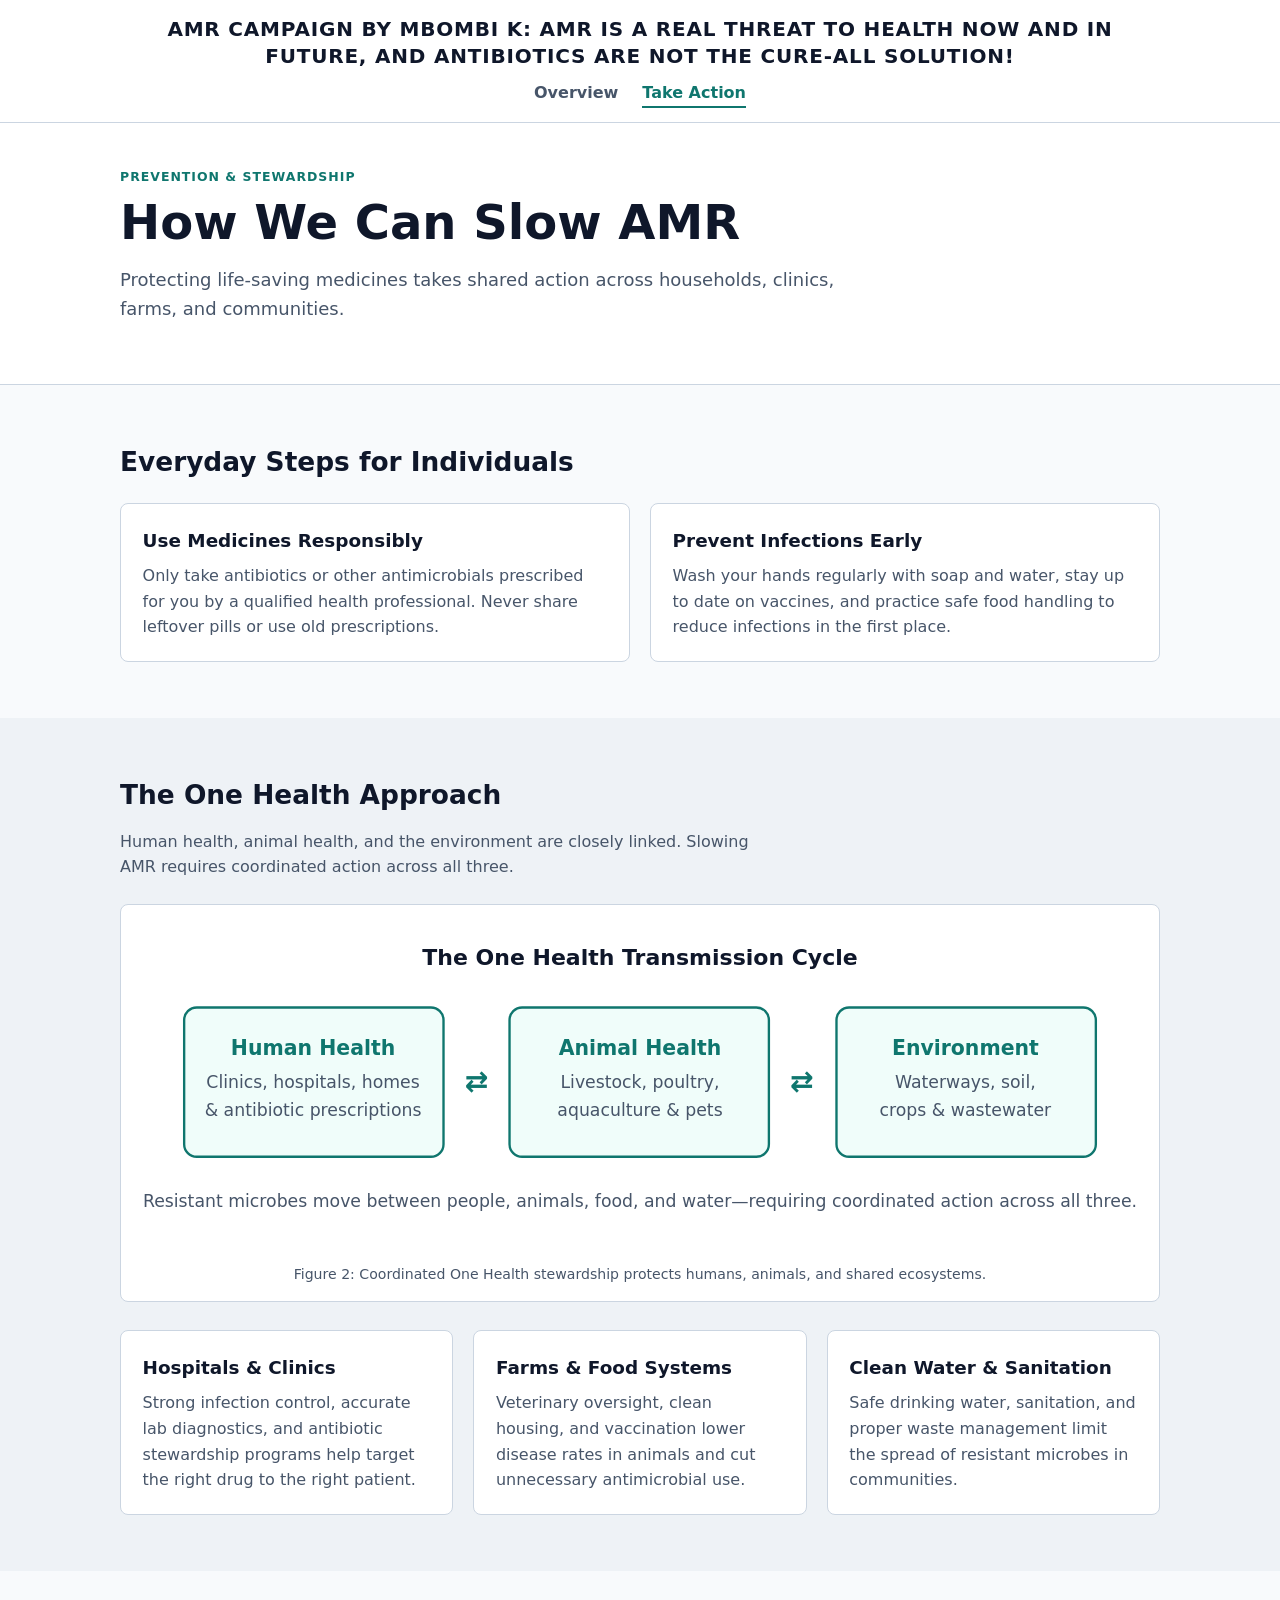
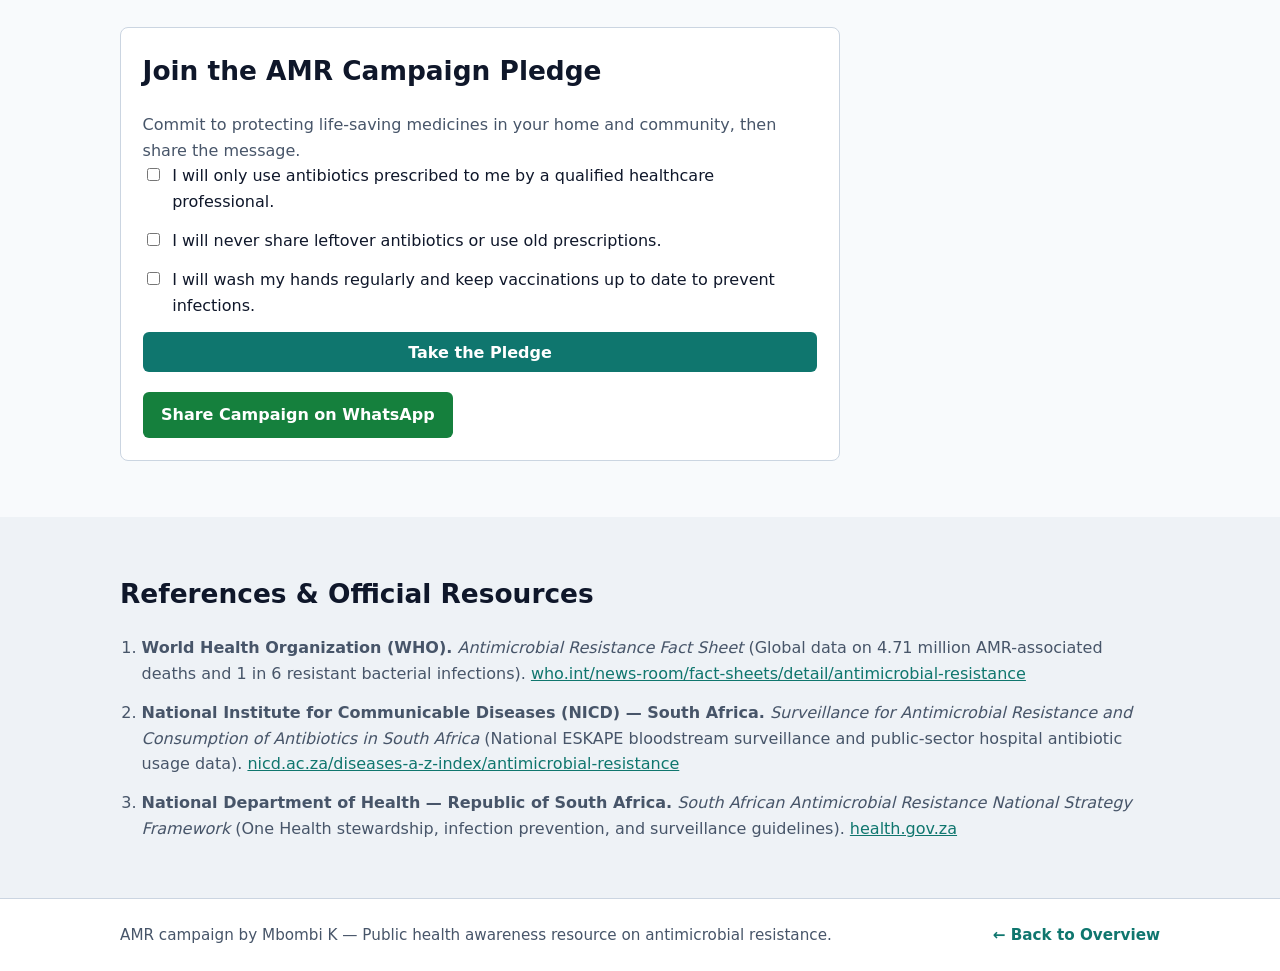
==== action.html @ e16e7806 "Add project files" ====
<!doctype html>
<html lang="en">
  <head>
    <meta charset="UTF-8" />
    <meta name="viewport" content="width=device-width, initial-scale=1.0" />
    <title>
      Take Action — AMR campaign by Mbombi K: AMR is a real threat to health now
      and in future, AND Antibiotics are not the cure-all solution!
    </title>
    <meta
      property="og:title"
      content="Take Action — AMR campaign by Mbombi K"
    />
    <meta
      property="og:description"
      content="Take the AMR stewardship pledge and learn how households, farms, and clinics can slow antimicrobial resistance."
    />
    <link rel="stylesheet" href="styles.css" />
  </head>
  <body>
    <header class="site-header">
      <div class="container nav-bar">
        <a class="brand" href="index.html"
          >AMR campaign by Mbombi K: AMR is a real threat to health now and in
          future, AND Antibiotics are not the cure-all solution!</a
        >
        <nav aria-label="Primary Navigation">
          <ul class="nav-links">
            <li><a href="index.html">Overview</a></li>
            <li><a class="active" href="action.html">Take Action</a></li>
          </ul>
        </nav>
      </div>
    </header>

    <main>
      <section class="hero compact">
        <div class="container">
          <p class="eyebrow">Prevention &amp; Stewardship</p>
          <h1>How We Can Slow AMR</h1>
          <p class="lead">
            Protecting life-saving medicines takes shared action across
            households, clinics, farms, and communities.
          </p>
        </div>
      </section>

      <section class="section">
        <div class="container">
          <h2>Everyday Steps for Individuals</h2>
          <div class="grid-2">
            <article class="card">
              <h3>Use Medicines Responsibly</h3>
              <p>
                Only take antibiotics or other antimicrobials prescribed for you
                by a qualified health professional. Never share leftover pills
                or use old prescriptions.
              </p>
            </article>
            <article class="card">
              <h3>Prevent Infections Early</h3>
              <p>
                Wash your hands regularly with soap and water, stay up to date
                on vaccines, and practice safe food handling to reduce
                infections in the first place.
              </p>
            </article>
          </div>
        </div>
      </section>

      <section class="section alt-bg">
        <div class="container">
          <h2>The One Health Approach</h2>
          <p class="section-intro">
            Human health, animal health, and the environment are closely linked.
            Slowing AMR requires coordinated action across all three.
          </p>

          <figure class="diagram-card wide-diagram">
            <svg
              viewBox="0 0 640 210"
              role="img"
              aria-label="One Health diagram connecting Human Health, Animal Health, and the Environment"
            >
              <rect width="640" height="210" rx="10" fill="#ffffff" />
              <text
                x="320"
                y="28"
                text-anchor="middle"
                font-size="14"
                font-weight="700"
                fill="#0f172a"
              >
                The One Health Transmission Cycle
              </text>

              <!-- Humans -->
              <rect
                x="30"
                y="55"
                width="165"
                height="95"
                rx="8"
                fill="#f0fdfa"
                stroke="#0f766e"
                stroke-width="1.5"
              />
              <text
                x="112"
                y="85"
                text-anchor="middle"
                font-size="13"
                font-weight="700"
                fill="#0f766e"
              >
                Human Health
              </text>
              <text
                x="112"
                y="106"
                text-anchor="middle"
                font-size="11"
                fill="#475569"
              >
                Clinics, hospitals, homes
              </text>
              <text
                x="112"
                y="124"
                text-anchor="middle"
                font-size="11"
                fill="#475569"
              >
                &amp; antibiotic prescriptions
              </text>

              <!-- Bidirectional Arrow -->
              <text
                x="216"
                y="108"
                text-anchor="middle"
                font-size="18"
                font-weight="700"
                fill="#0f766e"
              >
                ⇄
              </text>

              <!-- Animals -->
              <rect
                x="237"
                y="55"
                width="165"
                height="95"
                rx="8"
                fill="#f0fdfa"
                stroke="#0f766e"
                stroke-width="1.5"
              />
              <text
                x="320"
                y="85"
                text-anchor="middle"
                font-size="13"
                font-weight="700"
                fill="#0f766e"
              >
                Animal Health
              </text>
              <text
                x="320"
                y="106"
                text-anchor="middle"
                font-size="11"
                fill="#475569"
              >
                Livestock, poultry,
              </text>
              <text
                x="320"
                y="124"
                text-anchor="middle"
                font-size="11"
                fill="#475569"
              >
                aquaculture &amp; pets
              </text>

              <!-- Bidirectional Arrow -->
              <text
                x="423"
                y="108"
                text-anchor="middle"
                font-size="18"
                font-weight="700"
                fill="#0f766e"
              >
                ⇄
              </text>

              <!-- Environment -->
              <rect
                x="445"
                y="55"
                width="165"
                height="95"
                rx="8"
                fill="#f0fdfa"
                stroke="#0f766e"
                stroke-width="1.5"
              />
              <text
                x="527"
                y="85"
                text-anchor="middle"
                font-size="13"
                font-weight="700"
                fill="#0f766e"
              >
                Environment
              </text>
              <text
                x="527"
                y="106"
                text-anchor="middle"
                font-size="11"
                fill="#475569"
              >
                Waterways, soil,
              </text>
              <text
                x="527"
                y="124"
                text-anchor="middle"
                font-size="11"
                fill="#475569"
              >
                crops &amp; wastewater
              </text>

              <text
                x="320"
                y="182"
                text-anchor="middle"
                font-size="11"
                fill="#475569"
              >
                Resistant microbes move between people, animals, food, and
                water—requiring coordinated action across all three.
              </text>
            </svg>
            <figcaption>
              Figure 2: Coordinated One Health stewardship protects humans,
              animals, and shared ecosystems.
            </figcaption>
          </figure>

          <div class="grid-3">
            <article class="card">
              <h3>Hospitals &amp; Clinics</h3>
              <p>
                Strong infection control, accurate lab diagnostics, and
                antibiotic stewardship programs help target the right drug to
                the right patient.
              </p>
            </article>
            <article class="card">
              <h3>Farms &amp; Food Systems</h3>
              <p>
                Veterinary oversight, clean housing, and vaccination lower
                disease rates in animals and cut unnecessary antimicrobial use.
              </p>
            </article>
            <article class="card">
              <h3>Clean Water &amp; Sanitation</h3>
              <p>
                Safe drinking water, sanitation, and proper waste management
                limit the spread of resistant microbes in communities.
              </p>
            </article>
          </div>
        </div>
      </section>

      <section id="pledge" class="section">
        <div class="container">
          <div class="card pledge-card">
            <h2>Join the AMR Campaign Pledge</h2>
            <p class="section-intro">
              Commit to protecting life-saving medicines in your home and
              community, then share the message.
            </p>

            <form id="pledge-form" class="pledge-list">
              <label
                ><input type="checkbox" required /> I will only use antibiotics
                prescribed to me by a qualified healthcare professional.</label
              >
              <label
                ><input type="checkbox" required /> I will never share leftover
                antibiotics or use old prescriptions.</label
              >
              <label
                ><input type="checkbox" required /> I will wash my hands
                regularly and keep vaccinations up to date to prevent
                infections.</label
              >
              <button type="submit" class="btn primary">Take the Pledge</button>
            </form>

            <p id="pledge-status" class="pledge-status" aria-live="polite"></p>

            <div class="share-row">
              <a
                id="whatsapp-share"
                class="btn whatsapp"
                target="_blank"
                rel="noopener noreferrer"
              >
                Share Campaign on WhatsApp
              </a>
            </div>
          </div>
        </div>
      </section>

      <section id="references" class="section alt-bg">
        <div class="container">
          <h2>References &amp; Official Resources</h2>
          <ol class="ref-list">
            <li>
              <strong>World Health Organization (WHO).</strong>
              <em>Antimicrobial Resistance Fact Sheet</em> (Global data on 4.71
              million AMR-associated deaths and 1 in 6 resistant bacterial
              infections).
              <a
                href="https://www.who.int/news-room/fact-sheets/detail/antimicrobial-resistance"
                target="_blank"
                rel="noopener noreferrer"
                >who.int/news-room/fact-sheets/detail/antimicrobial-resistance</a
              >
            </li>
            <li>
              <strong
                >National Institute for Communicable Diseases (NICD) — South
                Africa.</strong
              >
              <em
                >Surveillance for Antimicrobial Resistance and Consumption of
                Antibiotics in South Africa</em
              >
              (National ESKAPE bloodstream surveillance and public-sector
              hospital antibiotic usage data).
              <a
                href="https://www.nicd.ac.za/diseases-a-z-index/antimicrobial-resistance/"
                target="_blank"
                rel="noopener noreferrer"
                >nicd.ac.za/diseases-a-z-index/antimicrobial-resistance</a
              >
            </li>
            <li>
              <strong
                >National Department of Health — Republic of South
                Africa.</strong
              >
              <em
                >South African Antimicrobial Resistance National Strategy
                Framework</em
              >
              (One Health stewardship, infection prevention, and surveillance
              guidelines).
              <a
                href="https://www.health.gov.za/"
                target="_blank"
                rel="noopener noreferrer"
                >health.gov.za</a
              >
            </li>
          </ol>
        </div>
      </section>
    </main>

    <footer class="site-footer">
      <div class="container footer-row">
        <p>
          AMR campaign by Mbombi K — Public health awareness resource on
          antimicrobial resistance.
        </p>
        <a href="index.html">← Back to Overview</a>
      </div>
    </footer>

    <script>
      const pledgeForm = document.getElementById("pledge-form");
      const pledgeStatus = document.getElementById("pledge-status");
      const whatsappBtn = document.getElementById("whatsapp-share");

      const shareMessage = encodeURIComponent(
        "Join the AMR campaign by Mbombi K: AMR is a real threat to health now and in future, AND Antibiotics are not the cure-all solution! Learn more: " +
          window.location.origin,
      );
      whatsappBtn.href = "https://api.whatsapp.com/send?text=" + shareMessage;

      pledgeForm.addEventListener("submit", function (event) {
        event.preventDefault();
        pledgeStatus.textContent =
          "Thank you for taking the pledge! Share this campaign on WhatsApp to spread awareness.";
      });
    </script>
  </body>
</html>
---- styles.css ----
:root {
  --bg: #f8fafc;
  --surface: #ffffff;
  --surface-alt: #eef2f6;
  --text: #0f172a;
  --muted: #475569;
  --primary: #0f766e;
  --primary-dark: #115e59;
  --border: #cbd5e1;
}

*,
*::before,
*::after {
  box-sizing: border-box;
}

body {
  margin: 0;
  font-family: system-ui, -apple-system, BlinkMacSystemFont, "Segoe UI", Roboto, sans-serif;
  line-height: 1.6;
  color: var(--text);
  background: var(--bg);
}

.container {
  width: min(1040px, 90%);
  margin: 0 auto;
}

.site-header {
  background: var(--surface);
  border-bottom: 1px solid var(--border);
  position: sticky;
  top: 0;
  z-index: 10;
}

.nav-bar {
  display: flex;
  flex-direction: column;
  align-items: center;
  justify-content: center;
  text-align: center;
  gap: 0.65rem;
  padding: 1rem 0;
}

.brand {
  font-weight: 800;
  font-size: clamp(1rem, 2.2vw, 1.25rem);
  line-height: 1.35;
  letter-spacing: 0.04em;
  text-transform: uppercase;
  max-width: 78ch;
  color: var(--text);
  text-decoration: none;
}

.nav-links {
  list-style: none;
  display: flex;
  gap: 1.5rem;
  margin: 0;
  padding: 0;
}

.nav-links a {
  text-decoration: none;
  color: var(--muted);
  font-weight: 600;
  padding: 0.25rem 0;
}

.nav-links a.active,
.nav-links a:hover {
  color: var(--primary);
  border-bottom: 2px solid var(--primary);
}

.hero {
  padding: 3.5rem 0 3rem;
  background: var(--surface);
  border-bottom: 1px solid var(--border);
}

.hero.compact {
  padding: 2.75rem 0 2.25rem;
}

.eyebrow {
  text-transform: uppercase;
  letter-spacing: 0.08em;
  font-size: 0.78rem;
  font-weight: 700;
  color: var(--primary);
  margin: 0 0 0.5rem;
}

h1 {
  font-size: clamp(2rem, 4vw, 3rem);
  line-height: 1.15;
  margin: 0 0 1rem;
}

h2 {
  font-size: 1.65rem;
  margin: 0 0 1.25rem;
}

h3 {
  font-size: 1.15rem;
  margin: 0 0 0.5rem;
}

.lead {
  font-size: 1.125rem;
  color: var(--muted);
  max-width: 65ch;
  margin: 0 0 1.5rem;
}

.section-intro {
  color: var(--muted);
  max-width: 65ch;
  margin: -0.5rem 0 1.5rem;
}

.hero-actions {
  display: flex;
  flex-wrap: wrap;
  gap: 0.75rem;
}

.btn {
  display: inline-block;
  padding: 0.65rem 1.15rem;
  border-radius: 6px;
  text-decoration: none;
  font-weight: 600;
}

.btn.primary {
  background: var(--primary);
  color: #ffffff;
  border: none;
  cursor: pointer;
  font-family: inherit;
  font-size: 1rem;
}

.btn.primary:hover {
  background: var(--primary-dark);
}

.btn.secondary {
  border: 1px solid var(--border);
  color: var(--text);
  background: var(--surface);
}

.section {
  padding: 3.5rem 0;
}

.alt-bg {
  background: var(--surface-alt);
}

.grid-2,
.grid-3 {
  display: grid;
  gap: 1.25rem;
}

.grid-2 {
  grid-template-columns: repeat(auto-fit, minmax(260px, 1fr));
}

.grid-3 {
  grid-template-columns: repeat(auto-fit, minmax(230px, 1fr));
}

.card {
  background: var(--surface);
  border: 1px solid var(--border);
  border-radius: 8px;
  padding: 1.35rem;
}

.card p {
  margin: 0;
  color: var(--muted);
}

.split {
  display: grid;
  gap: 2rem;
  grid-template-columns: repeat(auto-fit, minmax(290px, 1fr));
  align-items: start;
}

.clean-list {
  margin: 0;
  padding-left: 1.2rem;
  color: var(--muted);
}

.clean-list li + li {
  margin-top: 0.65rem;
}

.callout {
  background: var(--surface);
  border-left: 4px solid var(--primary);
  border-radius: 6px;
  padding: 1.35rem;
  border-top: 1px solid var(--border);
  border-right: 1px solid var(--border);
  border-bottom: 1px solid var(--border);
}

.callout p {
  margin: 0;
  color: var(--muted);
}

/* Diagrams & References */
.diagram-card {
  margin: 0;
  background: var(--surface);
  border: 1px solid var(--border);
  border-radius: 8px;
  padding: 1rem;
}

.diagram-card svg {
  width: 100%;
  height: auto;
  display: block;
}

.diagram-card figcaption {
  margin-top: 0.75rem;
  font-size: 0.88rem;
  color: var(--muted);
  text-align: center;
}

.wide-diagram {
  margin-bottom: 1.75rem;
}

.ref-list {
  margin: 0;
  padding-left: 1.35rem;
  color: var(--muted);
  display: grid;
  gap: 0.85rem;
}

.ref-list a {
  color: var(--primary);
  word-break: break-word;
}

/* Quiz & Pledge */
.quiz-box {
  display: grid;
  gap: 1rem;
}

.quiz-item {
  background: var(--surface);
  border: 1px solid var(--border);
  border-radius: 8px;
  padding: 1.25rem;
}

.quiz-q {
  font-weight: 600;
  margin: 0 0 0.75rem;
}

.quiz-btns {
  display: flex;
  gap: 0.65rem;
}

.quiz-btns button {
  cursor: pointer;
  font-family: inherit;
  font-size: 0.95rem;
}

.quiz-btns button.correct {
  background: #0f766e;
  color: #ffffff;
  border-color: #0f766e;
}

.quiz-btns button.wrong {
  background: #b91c1c;
  color: #ffffff;
  border-color: #b91c1c;
}

.quiz-feedback {
  margin: 0.75rem 0 0;
  font-weight: 500;
  font-size: 0.95rem;
}

.text-correct {
  color: #0f766e;
}

.text-wrong {
  color: #b91c1c;
}

.pledge-card {
  max-width: 720px;
}

.pledge-list {
  display: grid;
  gap: 0.85rem;
  margin-bottom: 1.25rem;
}

.pledge-list label {
  display: flex;
  align-items: flex-start;
  gap: 0.6rem;
  color: var(--text);
  cursor: pointer;
}

.pledge-list input[type="checkbox"] {
  margin-top: 0.3rem;
  accent-color: var(--primary);
}

.pledge-status {
  font-weight: 600;
  color: var(--primary);
  margin: 0 0 1rem;
}

.btn.whatsapp {
  background: #15803d;
  color: #ffffff;
}

.btn.whatsapp:hover {
  background: #166534;
}

.site-footer {
  border-top: 1px solid var(--border);
  background: var(--surface);
  padding: 1.5rem 0;
  color: var(--muted);
  font-size: 0.95rem;
}

.footer-row {
  display: flex;
  flex-wrap: wrap;
  justify-content: space-between;
  gap: 1rem;
}

.footer-row p {
  margin: 0;
}

.footer-row a {
  color: var(--primary);
  text-decoration: none;
  font-weight: 600;
}
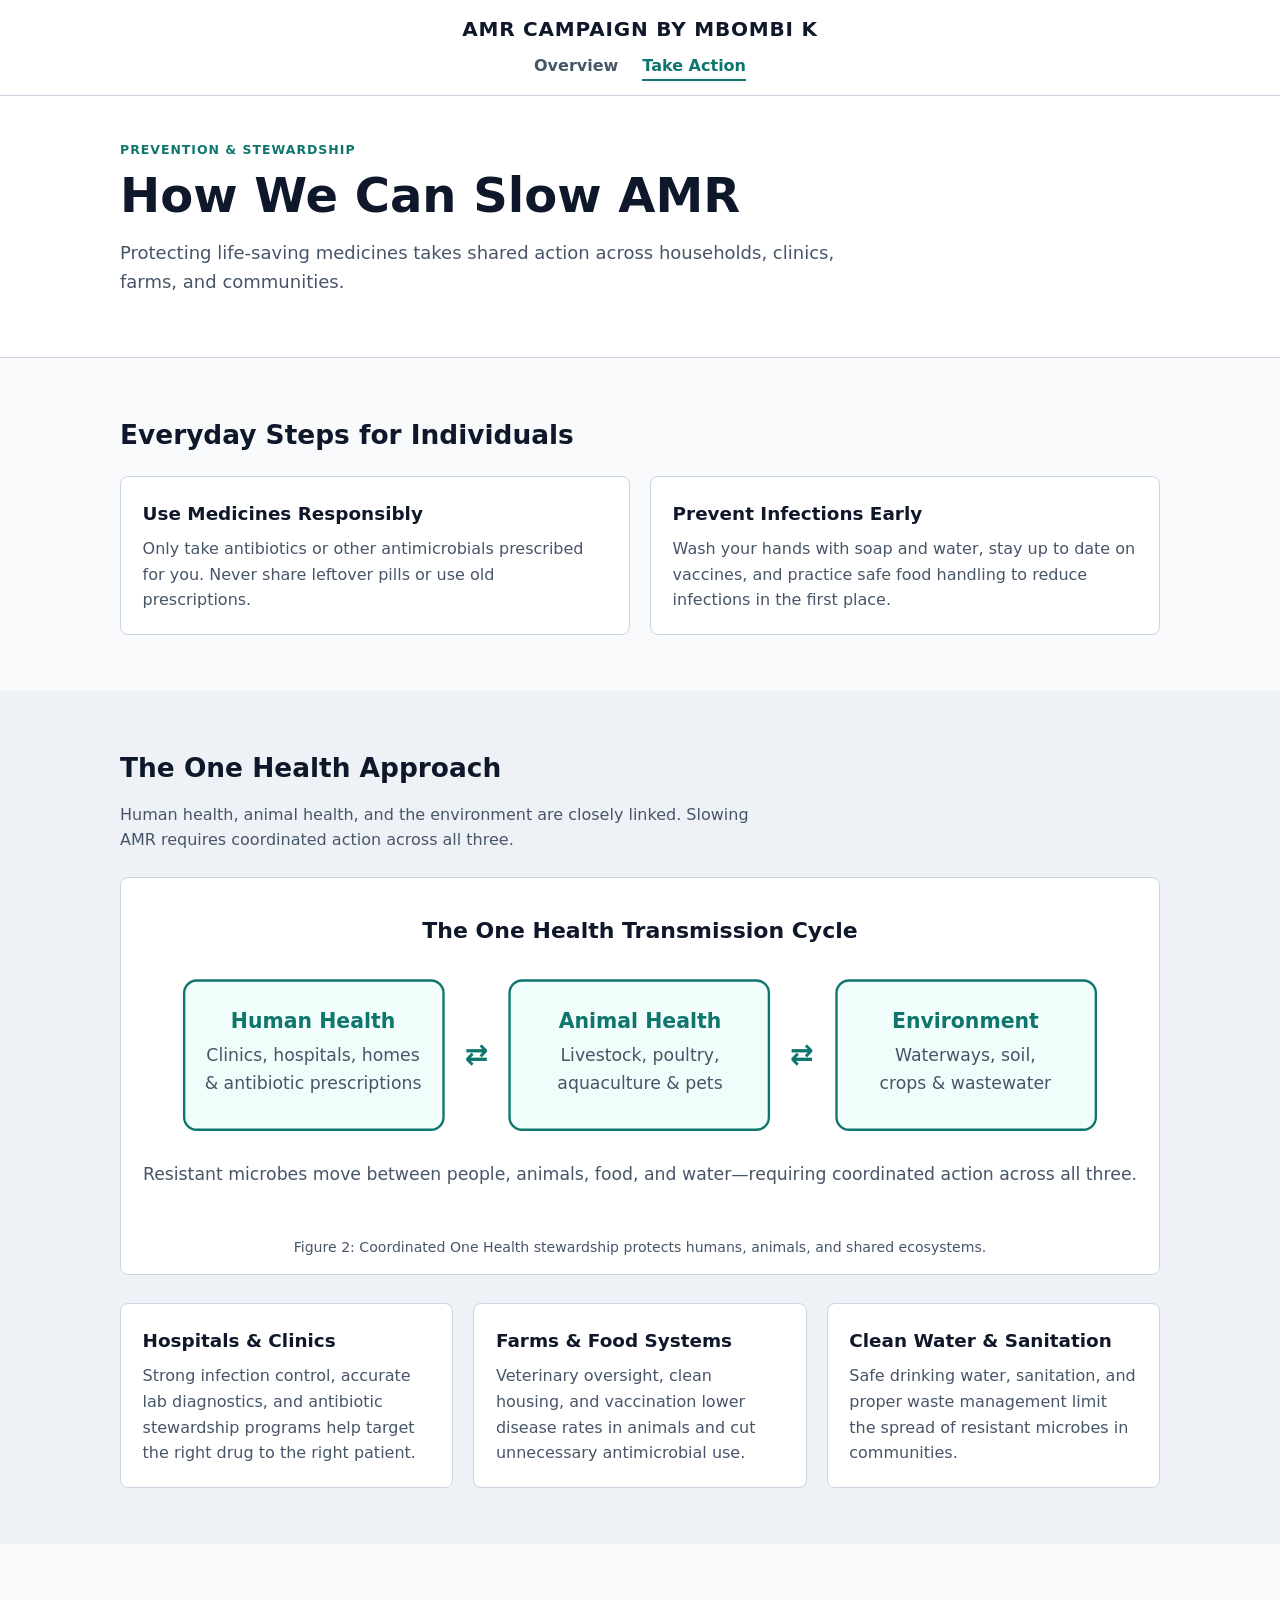
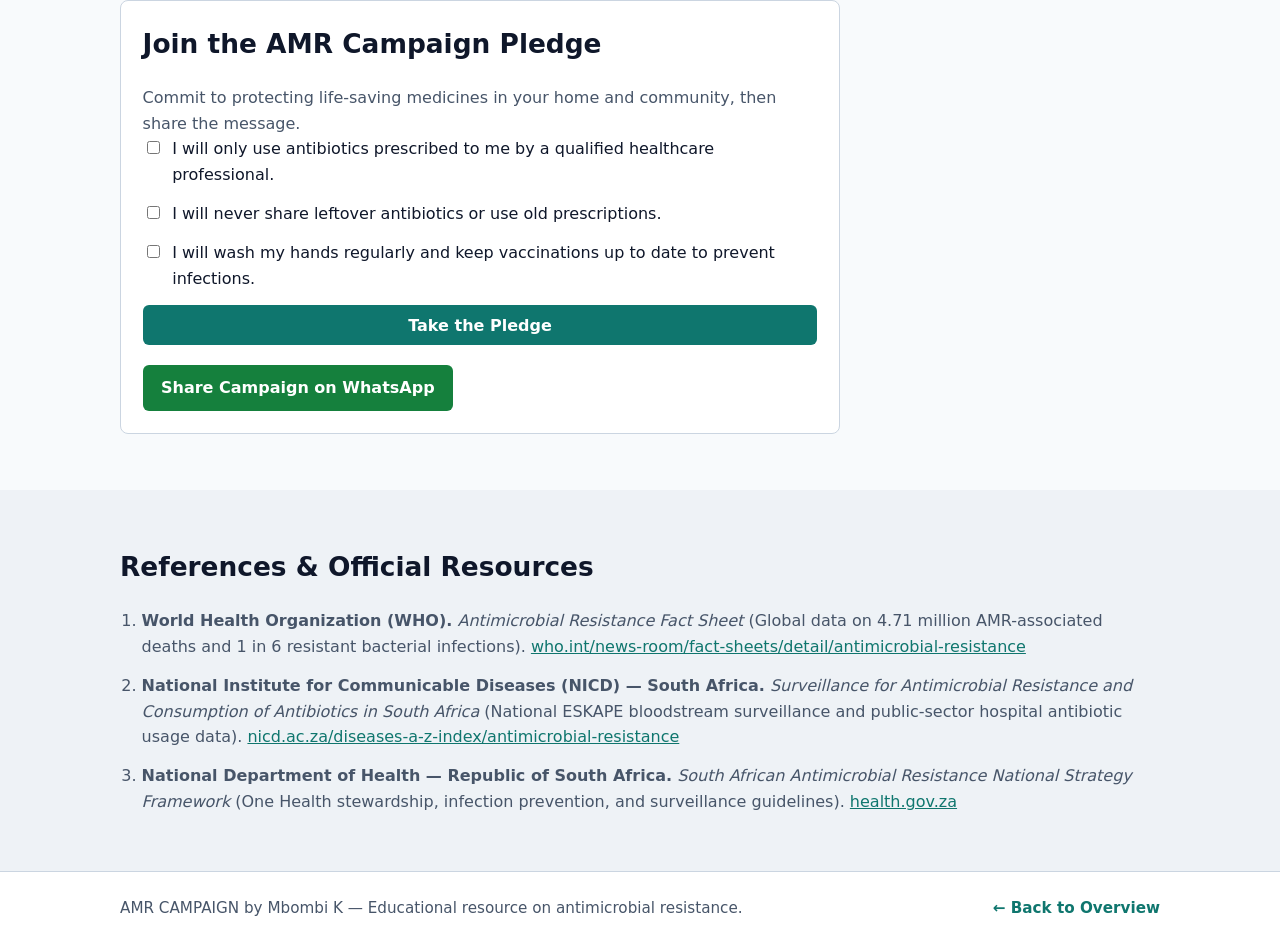
==== commit 2d612ce8: "Refactor action.html for improved structure and content Updated HTML structure and content for the A" ====
--- a/action.html
+++ b/action.html
@@ -1,29 +1,16 @@
 <!doctype html>
 <html lang="en">
   <head>
-    <meta charset="UTF-8" />
-    <meta name="viewport" content="width=device-width, initial-scale=1.0" />
-    <title>
-      Take Action — AMR campaign by Mbombi K: AMR is a real threat to health now
-      and in future, AND Antibiotics are not the cure-all solution!
-    </title>
-    <meta
-      property="og:title"
-      content="Take Action — AMR campaign by Mbombi K"
-    />
-    <meta
-      property="og:description"
-      content="Take the AMR stewardship pledge and learn how households, farms, and clinics can slow antimicrobial resistance."
-    />
-    <link rel="stylesheet" href="styles.css" />
-  </head>
+  <meta charset="UTF-8" />
+  <meta name="viewport" content="width=device-width, initial-scale=1.0" />
+  <title>AMR campaign by Mbombi K: AMR is a real threat to health now and in future, AND Antibiotics are not the cure-all solution!</title>
+  <link rel="stylesheet" href="styles.css" />
+</head>
+
   <body>
     <header class="site-header">
       <div class="container nav-bar">
-        <a class="brand" href="index.html"
-          >AMR campaign by Mbombi K: AMR is a real threat to health now and in
-          future, AND Antibiotics are not the cure-all solution!</a
-        >
+        <a class="brand" href="index.html">AMR Campaign by Mbombi K </a>
         <nav aria-label="Primary Navigation">
           <ul class="nav-links">
             <li><a href="index.html">Overview</a></li>
@@ -52,17 +39,16 @@
             <article class="card">
               <h3>Use Medicines Responsibly</h3>
               <p>
-                Only take antibiotics or other antimicrobials prescribed for you
-                by a qualified health professional. Never share leftover pills
-                or use old prescriptions.
+                Only take antibiotics or other antimicrobials prescribed for
+                you. Never share leftover pills or use old prescriptions.
               </p>
             </article>
             <article class="card">
               <h3>Prevent Infections Early</h3>
               <p>
-                Wash your hands regularly with soap and water, stay up to date
-                on vaccines, and practice safe food handling to reduce
-                infections in the first place.
+                Wash your hands with soap and water, stay up to date on
+                vaccines, and practice safe food handling to reduce infections
+                in the first place.
               </p>
             </article>
           </div>
@@ -76,185 +62,39 @@
             Human health, animal health, and the environment are closely linked.
             Slowing AMR requires coordinated action across all three.
           </p>
-
-          <figure class="diagram-card wide-diagram">
-            <svg
-              viewBox="0 0 640 210"
-              role="img"
-              aria-label="One Health diagram connecting Human Health, Animal Health, and the Environment"
-            >
-              <rect width="640" height="210" rx="10" fill="#ffffff" />
-              <text
-                x="320"
-                y="28"
-                text-anchor="middle"
-                font-size="14"
-                font-weight="700"
-                fill="#0f172a"
-              >
-                The One Health Transmission Cycle
-              </text>
-
-              <!-- Humans -->
-              <rect
-                x="30"
-                y="55"
-                width="165"
-                height="95"
-                rx="8"
-                fill="#f0fdfa"
-                stroke="#0f766e"
-                stroke-width="1.5"
-              />
-              <text
-                x="112"
-                y="85"
-                text-anchor="middle"
-                font-size="13"
-                font-weight="700"
-                fill="#0f766e"
-              >
-                Human Health
-              </text>
-              <text
-                x="112"
-                y="106"
-                text-anchor="middle"
-                font-size="11"
-                fill="#475569"
-              >
-                Clinics, hospitals, homes
-              </text>
-              <text
-                x="112"
-                y="124"
-                text-anchor="middle"
-                font-size="11"
-                fill="#475569"
-              >
-                &amp; antibiotic prescriptions
-              </text>
-
-              <!-- Bidirectional Arrow -->
-              <text
-                x="216"
-                y="108"
-                text-anchor="middle"
-                font-size="18"
-                font-weight="700"
-                fill="#0f766e"
-              >
-                ⇄
-              </text>
-
-              <!-- Animals -->
-              <rect
-                x="237"
-                y="55"
-                width="165"
-                height="95"
-                rx="8"
-                fill="#f0fdfa"
-                stroke="#0f766e"
-                stroke-width="1.5"
-              />
-              <text
-                x="320"
-                y="85"
-                text-anchor="middle"
-                font-size="13"
-                font-weight="700"
-                fill="#0f766e"
-              >
-                Animal Health
-              </text>
-              <text
-                x="320"
-                y="106"
-                text-anchor="middle"
-                font-size="11"
-                fill="#475569"
-              >
-                Livestock, poultry,
-              </text>
-              <text
-                x="320"
-                y="124"
-                text-anchor="middle"
-                font-size="11"
-                fill="#475569"
-              >
-                aquaculture &amp; pets
-              </text>
-
-              <!-- Bidirectional Arrow -->
-              <text
-                x="423"
-                y="108"
-                text-anchor="middle"
-                font-size="18"
-                font-weight="700"
-                fill="#0f766e"
-              >
-                ⇄
-              </text>
-
-              <!-- Environment -->
-              <rect
-                x="445"
-                y="55"
-                width="165"
-                height="95"
-                rx="8"
-                fill="#f0fdfa"
-                stroke="#0f766e"
-                stroke-width="1.5"
-              />
-              <text
-                x="527"
-                y="85"
-                text-anchor="middle"
-                font-size="13"
-                font-weight="700"
-                fill="#0f766e"
-              >
-                Environment
-              </text>
-              <text
-                x="527"
-                y="106"
-                text-anchor="middle"
-                font-size="11"
-                fill="#475569"
-              >
-                Waterways, soil,
-              </text>
-              <text
-                x="527"
-                y="124"
-                text-anchor="middle"
-                font-size="11"
-                fill="#475569"
-              >
-                crops &amp; wastewater
-              </text>
-
-              <text
-                x="320"
-                y="182"
-                text-anchor="middle"
-                font-size="11"
-                fill="#475569"
-              >
-                Resistant microbes move between people, animals, food, and
-                water—requiring coordinated action across all three.
-              </text>
-            </svg>
-            <figcaption>
-              Figure 2: Coordinated One Health stewardship protects humans,
-              animals, and shared ecosystems.
-            </figcaption>
-          </figure>
+                  <figure class="diagram-card wide-diagram">
+          <svg viewBox="0 0 640 210" role="img" aria-label="One Health diagram connecting Human Health, Animal Health, and the Environment">
+            <rect width="640" height="210" rx="10" fill="#ffffff" />
+            <text x="320" y="28" text-anchor="middle" font-size="14" font-weight="700" fill="#0f172a">The One Health Transmission Cycle</text>
+
+            <!-- Humans -->
+            <rect x="30" y="55" width="165" height="95" rx="8" fill="#f0fdfa" stroke="#0f766e" stroke-width="1.5" />
+            <text x="112" y="85" text-anchor="middle" font-size="13" font-weight="700" fill="#0f766e">Human Health</text>
+            <text x="112" y="106" text-anchor="middle" font-size="11" fill="#475569">Clinics, hospitals, homes</text>
+            <text x="112" y="124" text-anchor="middle" font-size="11" fill="#475569">&amp; antibiotic prescriptions</text>
+
+            <!-- Bidirectional Arrow -->
+            <text x="216" y="108" text-anchor="middle" font-size="18" font-weight="700" fill="#0f766e">⇄</text>
+
+            <!-- Animals -->
+            <rect x="237" y="55" width="165" height="95" rx="8" fill="#f0fdfa" stroke="#0f766e" stroke-width="1.5" />
+            <text x="320" y="85" text-anchor="middle" font-size="13" font-weight="700" fill="#0f766e">Animal Health</text>
+            <text x="320" y="106" text-anchor="middle" font-size="11" fill="#475569">Livestock, poultry,</text>
+            <text x="320" y="124" text-anchor="middle" font-size="11" fill="#475569">aquaculture &amp; pets</text>
+
+            <!-- Bidirectional Arrow -->
+            <text x="423" y="108" text-anchor="middle" font-size="18" font-weight="700" fill="#0f766e">⇄</text>
+
+            <!-- Environment -->
+            <rect x="445" y="55" width="165" height="95" rx="8" fill="#f0fdfa" stroke="#0f766e" stroke-width="1.5" />
+            <text x="527" y="85" text-anchor="middle" font-size="13" font-weight="700" fill="#0f766e">Environment</text>
+            <text x="527" y="106" text-anchor="middle" font-size="11" fill="#475569">Waterways, soil,</text>
+            <text x="527" y="124" text-anchor="middle" font-size="11" fill="#475569">crops &amp; wastewater</text>
+
+            <text x="320" y="182" text-anchor="middle" font-size="11" fill="#475569">Resistant microbes move between people, animals, food, and water—requiring coordinated action across all three.</text>
+          </svg>
+          <figcaption>Figure 2: Coordinated One Health stewardship protects humans, animals, and shared ecosystems.</figcaption>
+        </figure>
 
           <div class="grid-3">
             <article class="card">
@@ -282,132 +122,79 @@
           </div>
         </div>
       </section>
-
-      <section id="pledge" class="section">
-        <div class="container">
-          <div class="card pledge-card">
-            <h2>Join the AMR Campaign Pledge</h2>
-            <p class="section-intro">
-              Commit to protecting life-saving medicines in your home and
-              community, then share the message.
-            </p>
-
-            <form id="pledge-form" class="pledge-list">
-              <label
-                ><input type="checkbox" required /> I will only use antibiotics
-                prescribed to me by a qualified healthcare professional.</label
-              >
-              <label
-                ><input type="checkbox" required /> I will never share leftover
-                antibiotics or use old prescriptions.</label
-              >
-              <label
-                ><input type="checkbox" required /> I will wash my hands
-                regularly and keep vaccinations up to date to prevent
-                infections.</label
-              >
-              <button type="submit" class="btn primary">Take the Pledge</button>
-            </form>
-
-            <p id="pledge-status" class="pledge-status" aria-live="polite"></p>
-
-            <div class="share-row">
-              <a
-                id="whatsapp-share"
-                class="btn whatsapp"
-                target="_blank"
-                rel="noopener noreferrer"
-              >
-                Share Campaign on WhatsApp
-              </a>
-            </div>
+      
+          <section id="pledge" class="section">
+      <div class="container">
+        <div class="card pledge-card">
+          <h2>Join the AMR Campaign Pledge</h2>
+          <p class="section-intro">Commit to protecting life-saving medicines in your home and community, then share the message.</p>
+
+          <form id="pledge-form" class="pledge-list">
+            <label><input type="checkbox" required /> I will only use antibiotics prescribed to me by a qualified healthcare professional.</label>
+            <label><input type="checkbox" required /> I will never share leftover antibiotics or use old prescriptions.</label>
+            <label><input type="checkbox" required /> I will wash my hands regularly and keep vaccinations up to date to prevent infections.</label>
+            <button type="submit" class="btn primary">Take the Pledge</button>
+          </form>
+
+          <p id="pledge-status" class="pledge-status" aria-live="polite"></p>
+
+          <div class="share-row">
+            <a id="whatsapp-share" class="btn whatsapp" target="_blank" rel="noopener noreferrer">
+              Share Campaign on WhatsApp
+            </a>
           </div>
         </div>
-      </section>
-
-      <section id="references" class="section alt-bg">
-        <div class="container">
-          <h2>References &amp; Official Resources</h2>
-          <ol class="ref-list">
-            <li>
-              <strong>World Health Organization (WHO).</strong>
-              <em>Antimicrobial Resistance Fact Sheet</em> (Global data on 4.71
-              million AMR-associated deaths and 1 in 6 resistant bacterial
-              infections).
-              <a
-                href="https://www.who.int/news-room/fact-sheets/detail/antimicrobial-resistance"
-                target="_blank"
-                rel="noopener noreferrer"
-                >who.int/news-room/fact-sheets/detail/antimicrobial-resistance</a
-              >
-            </li>
-            <li>
-              <strong
-                >National Institute for Communicable Diseases (NICD) — South
-                Africa.</strong
-              >
-              <em
-                >Surveillance for Antimicrobial Resistance and Consumption of
-                Antibiotics in South Africa</em
-              >
-              (National ESKAPE bloodstream surveillance and public-sector
-              hospital antibiotic usage data).
-              <a
-                href="https://www.nicd.ac.za/diseases-a-z-index/antimicrobial-resistance/"
-                target="_blank"
-                rel="noopener noreferrer"
-                >nicd.ac.za/diseases-a-z-index/antimicrobial-resistance</a
-              >
-            </li>
-            <li>
-              <strong
-                >National Department of Health — Republic of South
-                Africa.</strong
-              >
-              <em
-                >South African Antimicrobial Resistance National Strategy
-                Framework</em
-              >
-              (One Health stewardship, infection prevention, and surveillance
-              guidelines).
-              <a
-                href="https://www.health.gov.za/"
-                target="_blank"
-                rel="noopener noreferrer"
-                >health.gov.za</a
-              >
-            </li>
-          </ol>
-        </div>
-      </section>
+      </div>
+    </section>
+
+        <section id="references" class="section alt-bg">
+      <div class="container">
+        <h2>References &amp; Official Resources</h2>
+        <ol class="ref-list">
+          <li>
+            <strong>World Health Organization (WHO).</strong> <em>Antimicrobial Resistance Fact Sheet</em> (Global data on 4.71 million AMR-associated deaths and 1 in 6 resistant bacterial infections).
+            <a href="https://www.who.int/news-room/fact-sheets/detail/antimicrobial-resistance" target="_blank" rel="noopener noreferrer">who.int/news-room/fact-sheets/detail/antimicrobial-resistance</a>
+          </li>
+          <li>
+            <strong>National Institute for Communicable Diseases (NICD) — South Africa.</strong> <em>Surveillance for Antimicrobial Resistance and Consumption of Antibiotics in South Africa</em> (National ESKAPE bloodstream surveillance and public-sector hospital antibiotic usage data).
+            <a href="https://www.nicd.ac.za/diseases-a-z-index/antimicrobial-resistance/" target="_blank" rel="noopener noreferrer">nicd.ac.za/diseases-a-z-index/antimicrobial-resistance</a>
+          </li>
+          <li>
+            <strong>National Department of Health — Republic of South Africa.</strong> <em>South African Antimicrobial Resistance National Strategy Framework</em> (One Health stewardship, infection prevention, and surveillance guidelines).
+            <a href="https://www.health.gov.za/" target="_blank" rel="noopener noreferrer">health.gov.za</a>
+          </li>
+        </ol>
+      </div>
+    </section>
+
+
     </main>
 
     <footer class="site-footer">
       <div class="container footer-row">
         <p>
-          AMR campaign by Mbombi K — Public health awareness resource on
-          antimicrobial resistance.
+          AMR CAMPAIGN by Mbombi K — Educational resource on antimicrobial
+          resistance.
         </p>
         <a href="index.html">← Back to Overview</a>
       </div>
     </footer>
 
-    <script>
-      const pledgeForm = document.getElementById("pledge-form");
-      const pledgeStatus = document.getElementById("pledge-status");
-      const whatsappBtn = document.getElementById("whatsapp-share");
-
-      const shareMessage = encodeURIComponent(
-        "Join the AMR campaign by Mbombi K: AMR is a real threat to health now and in future, AND Antibiotics are not the cure-all solution! Learn more: " +
-          window.location.origin,
-      );
-      whatsappBtn.href = "https://api.whatsapp.com/send?text=" + shareMessage;
-
-      pledgeForm.addEventListener("submit", function (event) {
-        event.preventDefault();
-        pledgeStatus.textContent =
-          "Thank you for taking the pledge! Share this campaign on WhatsApp to spread awareness.";
-      });
-    </script>
+      <script>
+    const pledgeForm = document.getElementById('pledge-form');
+    const pledgeStatus = document.getElementById('pledge-status');
+    const whatsappBtn = document.getElementById('whatsapp-share');
+
+    const shareMessage = encodeURIComponent(
+      "Join the AMR Campaign by Mbombi K! Learn how antimicrobial resistance affects us and how we can protect life-saving medicines: " + window.location.origin
+    );
+    whatsappBtn.href = "https://whatsapp.com" + shareMessage;
+
+    pledgeForm.addEventListener('submit', function (event) {
+      event.preventDefault();
+      pledgeStatus.textContent = "Thank you for taking the pledge! Share this campaign on WhatsApp to spread awareness.";
+    });
+  </script>
+
   </body>
 </html>
